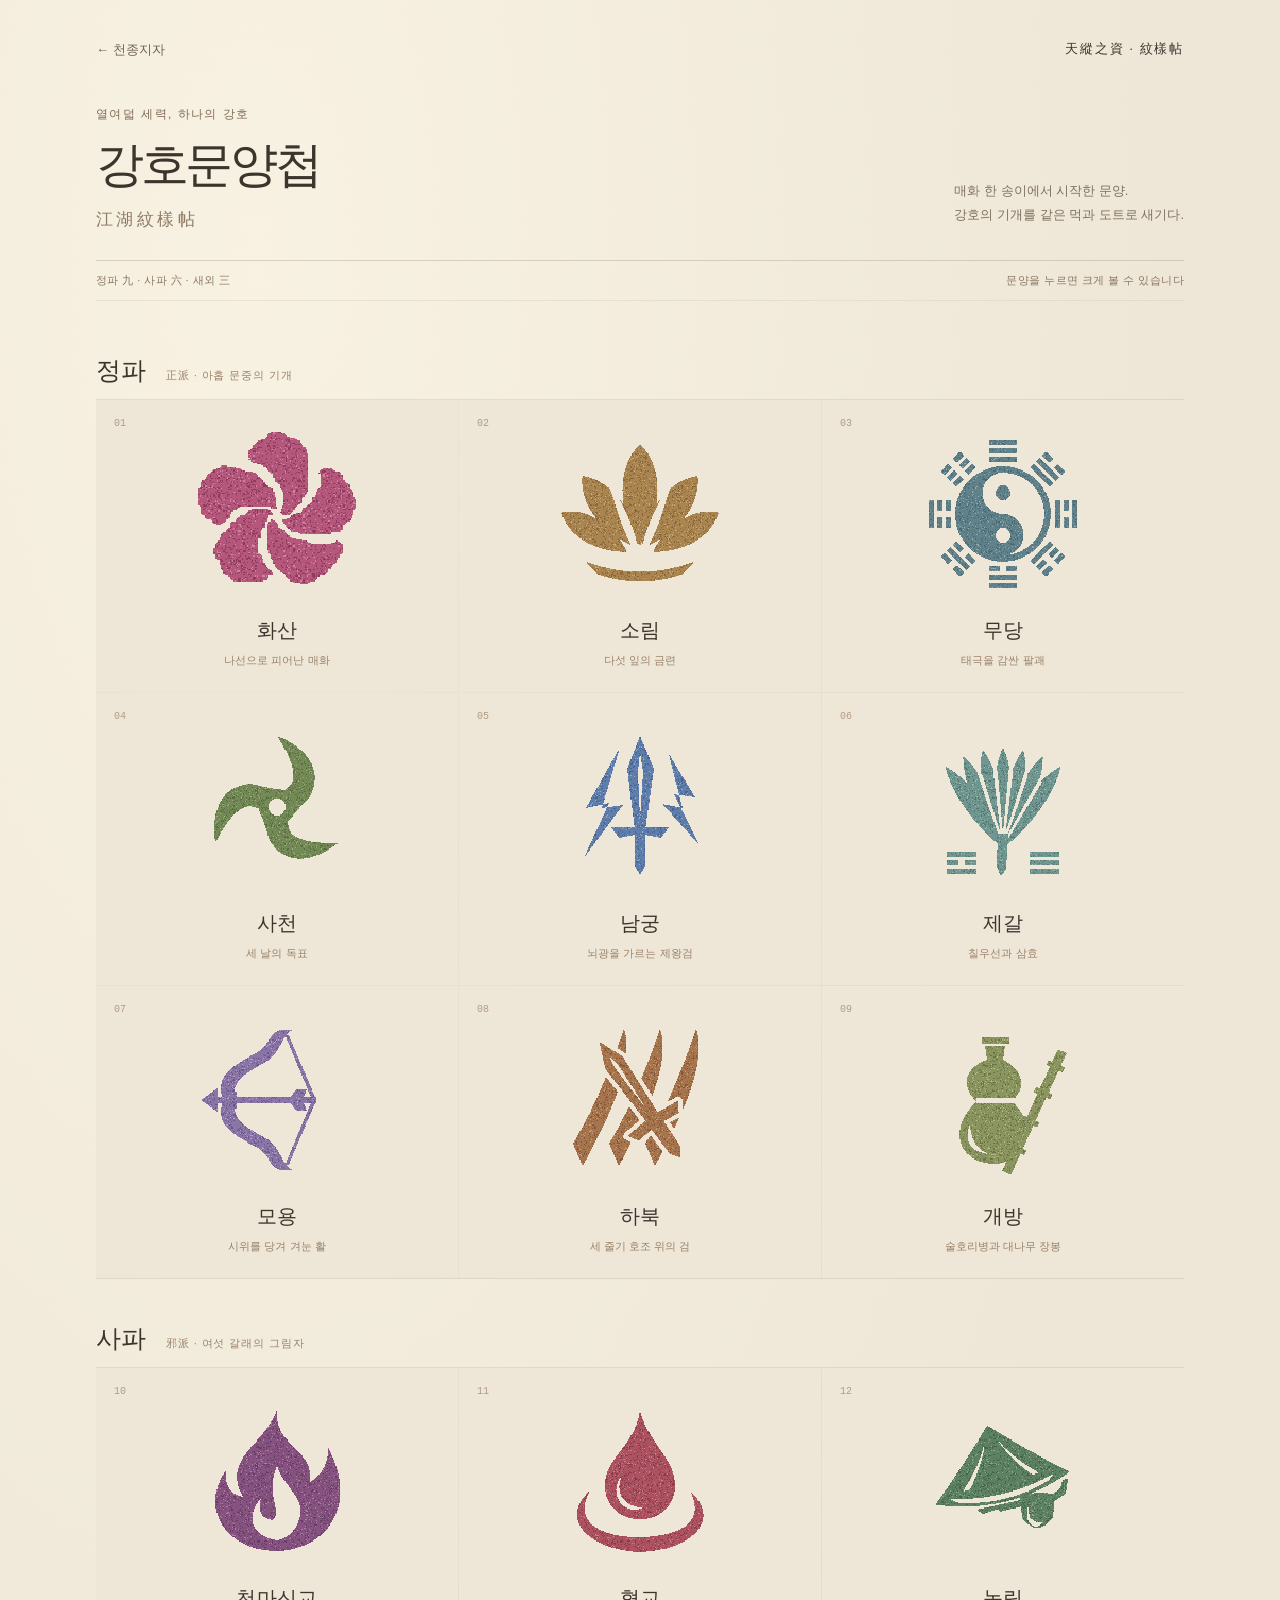
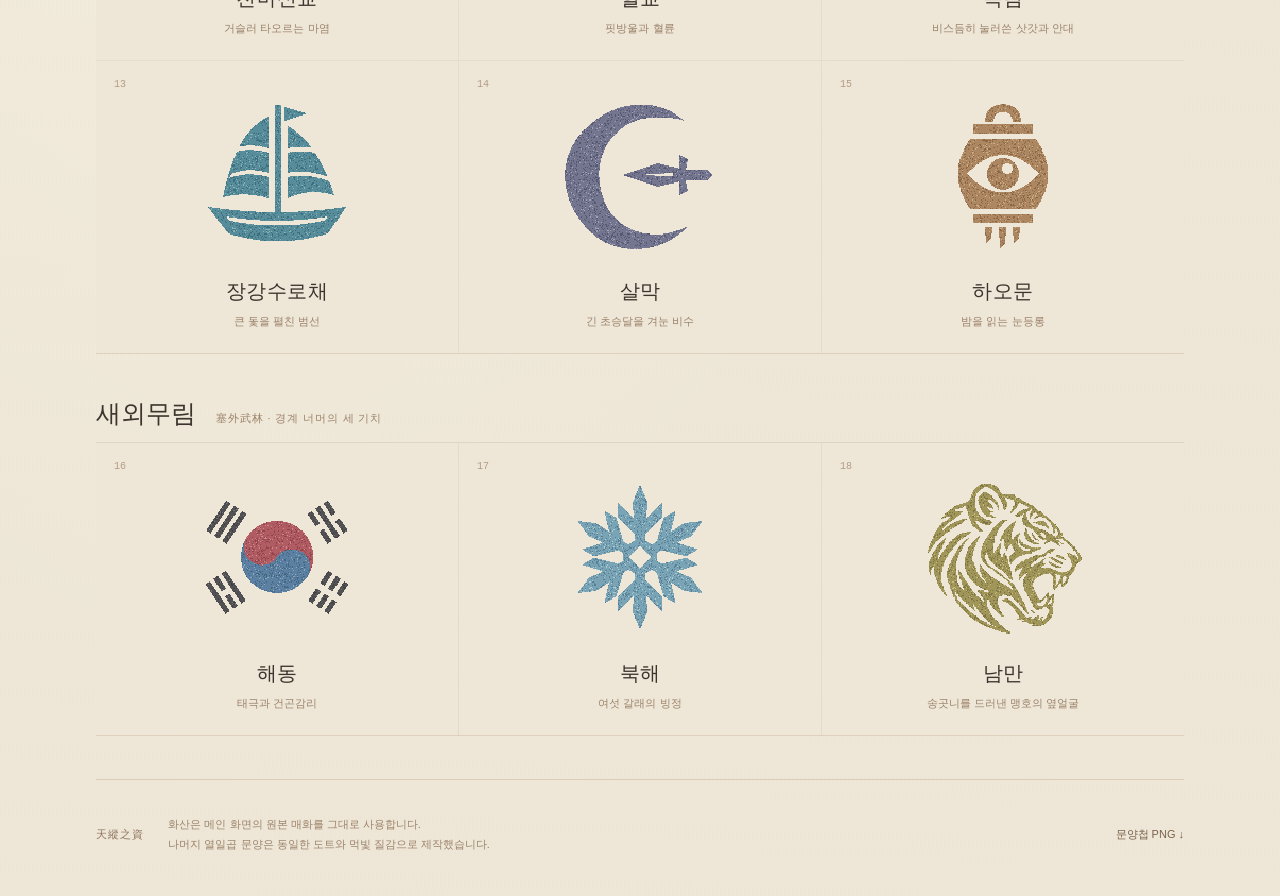
==== docs/emblems.html @ ac084138 "feat(hub): publish faction emblem gallery Constraint: Preserve saved layouts and editor assets  Conf" ====
<!doctype html>
<html lang="ko"><head><meta charset="utf-8"><meta name="viewport" content="width=device-width,initial-scale=1"><title>천종지자 · 강호문양첩</title><link rel="stylesheet" href="emblems.css?v=0df2e205c5"><script defer src="assets/hero-atlas.js?v=d5346d76d9"></script><script defer src="combat-animation.js?v=35700f433d"></script><script defer src="game-renderer.js?v=f20751781c"></script><script defer src="faction-emblems.js?v=b14b4264b1"></script></head>
<body><main><header class="folio-heading"><a href="index.html" class="back-link">← 천종지자</a><span class="edition">天縱之資 · 紋樣帖</span><div class="heading-row"><div><p class="eyebrow">열여덟 세력, 하나의 강호</p><h1>강호문양첩<span>江湖紋樣帖</span></h1></div><p class="intro">매화 한 송이에서 시작한 문양.<br>강호의 기개를 같은 먹과 도트로 새기다.</p></div><div class="folio-rule"><span>정파 九 · 사파 六 · 새외 三</span><span>문양을 누르면 크게 볼 수 있습니다</span></div></header><div data-emblem-gallery></div><p id="gallery-status" role="status"></p><footer class="folio-footer"><span>天縱之資</span><p>화산은 메인 화면의 원본 매화를 그대로 사용합니다.<br>나머지 열일곱 문양은 동일한 도트와 먹빛 질감으로 제작했습니다.</p><a href="assets/factions/contact-sheet.png" download>문양첩 PNG ↓</a></footer></main><dialog id="emblem-preview"><button id="preview-close" type="button" aria-label="미리보기 닫기">×</button><p class="eyebrow">강호문양첩</p><h2 id="preview-name"></h2><p id="preview-motif"></p><canvas id="preview-canvas" aria-label="선택한 세력 문양"></canvas><div class="preview-actions"><button id="preview-paper" type="button">바탕 바꾸기</button><button id="download-emblem" type="button">투명 PNG 저장 ↓</button></div></dialog></body></html>
---- docs/emblems.css ----
:root{font-family:"Malgun Gothic","Apple SD Gothic Neo",sans-serif;color:#3c342d;background:#eee7d8;font-synthesis:none}*{box-sizing:border-box}body{margin:0;background:radial-gradient(ellipse at 20% 10%,#fff9ea99,transparent 65%),repeating-linear-gradient(94deg,#7d634503 0 1px,transparent 1px 4px)}button,a{-webkit-tap-highlight-color:transparent}button{font:inherit;color:inherit}button:focus-visible,a:focus-visible{outline:3px solid #8c6b43;outline-offset:5px}main{max-width:1180px;margin:auto;padding:40px 46px 30px}.folio-heading{margin-bottom:53px}.back-link{text-decoration:none;color:#716252;font-size:13px}.edition{float:right;font-family:serif;font-size:13px;letter-spacing:.14em}.heading-row{display:flex;align-items:end;justify-content:space-between;gap:20px;padding-top:47px}.eyebrow{font-size:12px;letter-spacing:.12em;color:#826b57;margin:0 0 13px}h1,h2{font-family:"Batang","Songti SC",serif;font-weight:500}h1{font-size:48px;letter-spacing:-.07em;line-height:1.2;margin:0}h1 span{display:block;font-size:17px;letter-spacing:.2em;color:#8f7a65;margin-top:16px}.intro{font-size:13px;line-height:1.9;color:#81715e;margin:0 0 2px}.folio-rule{border-top:1px solid #9b80674d;border-bottom:1px solid #9b806721;margin-top:30px;padding:12px 0;display:flex;justify-content:space-between;font-size:11px;letter-spacing:.04em;color:#8c7761}.emblem-section{margin:0 0 43px}.emblem-section>header{display:flex;gap:20px;align-items:baseline;border-bottom:1px solid #a38c6c36;padding-bottom:12px}.emblem-section h2{font-size:25px;margin:0}.emblem-section header p{font-size:11px;letter-spacing:.08em;color:#9b8269;margin:0}.emblem-grid{display:grid;grid-template-columns:repeat(3,minmax(0,1fr));gap:1px;background:#b49b7d28;border-bottom:1px solid #b49b7d28}.emblem-card{position:relative;border:0;background:#eee7d8;display:flex;flex-direction:column;align-items:center;cursor:pointer;padding:21px 12px 24px;min-width:0;transition:background .18s}.emblem-card:hover{background:#f8f0e1}.emblem-card canvas{width:170px;height:170px;object-fit:contain;image-rendering:pixelated;margin:8px 0 18px;transition:transform .18s}.emblem-card:hover canvas{transform:translateY(-4px)}.emblem-card strong{font-family:"Batang",serif;font-size:20px;font-weight:500;letter-spacing:.02em}.emblem-card small{font-size:11px;color:#9b8269;margin-top:9px}.emblem-index{position:absolute;left:18px;top:18px;font:10px monospace;color:#b39b83}.folio-footer{border-top:1px solid #b49b7d55;display:flex;gap:24px;align-items:center;padding-top:24px;color:#9b8269;font-size:11px;line-height:1.8}.folio-footer>span{font-family:serif;letter-spacing:.1em;color:#91765d}.folio-footer a{margin-left:auto;color:#796149;text-decoration:none;white-space:nowrap}dialog{border:1px solid #b49b7d88;background:#f3ecdf;color:inherit;padding:30px 36px;width:min(440px,calc(100vw - 28px));text-align:center;box-shadow:0 24px 90px #24190c44}dialog::backdrop{background:#252018a8;backdrop-filter:blur(3px)}dialog h2{font-size:32px;margin:0 0 8px}#preview-motif{font-size:12px;color:#8b745b;margin:0}#preview-close{position:absolute;right:10px;top:5px;font-size:30px;background:none;border:none;cursor:pointer;color:#8b745b}#preview-canvas{display:block;width:100%;height:auto;image-rendering:pixelated;margin:24px 0;background-color:#eee7da;background-image:linear-gradient(45deg,#b1a38b12 25%,transparent 25%),linear-gradient(-45deg,#b1a38b12 25%,transparent 25%),linear-gradient(45deg,transparent 75%,#b1a38b12 75%),linear-gradient(-45deg,transparent 75%,#b1a38b12 75%);background-size:16px 16px;background-position:0 0,0 8px,8px -8px,-8px 0}#preview-canvas.on-dark{background-color:#20372e}.preview-actions{display:flex;gap:8px}.preview-actions button{padding:12px 10px;border:1px solid #ad92704d;flex:1;background:none;font-size:12px;cursor:pointer}.preview-actions button:last-child{background:#544737;color:#f5ead6}@media(max-width:620px){main{padding:24px 18px}.edition{font-size:10px}.heading-row{padding-top:38px;display:block}h1{font-size:40px}.intro{margin-top:23px}.folio-rule{gap:20px;line-height:1.6}.emblem-card{padding:18px 8px 20px}.emblem-card canvas{width:100%;max-width:140px;height:auto;margin-bottom:15px}.emblem-card strong{font-size:17px}.emblem-card small{font-size:10px;line-height:1.5;min-height:30px}.emblem-index{left:9px;top:9px}.folio-footer{flex-wrap:wrap;gap:8px 20px}.folio-footer p{margin:0}.folio-footer a{margin-left:0}.emblem-section header{gap:13px}}@media(prefers-reduced-motion:reduce){*{transition:none!important}}
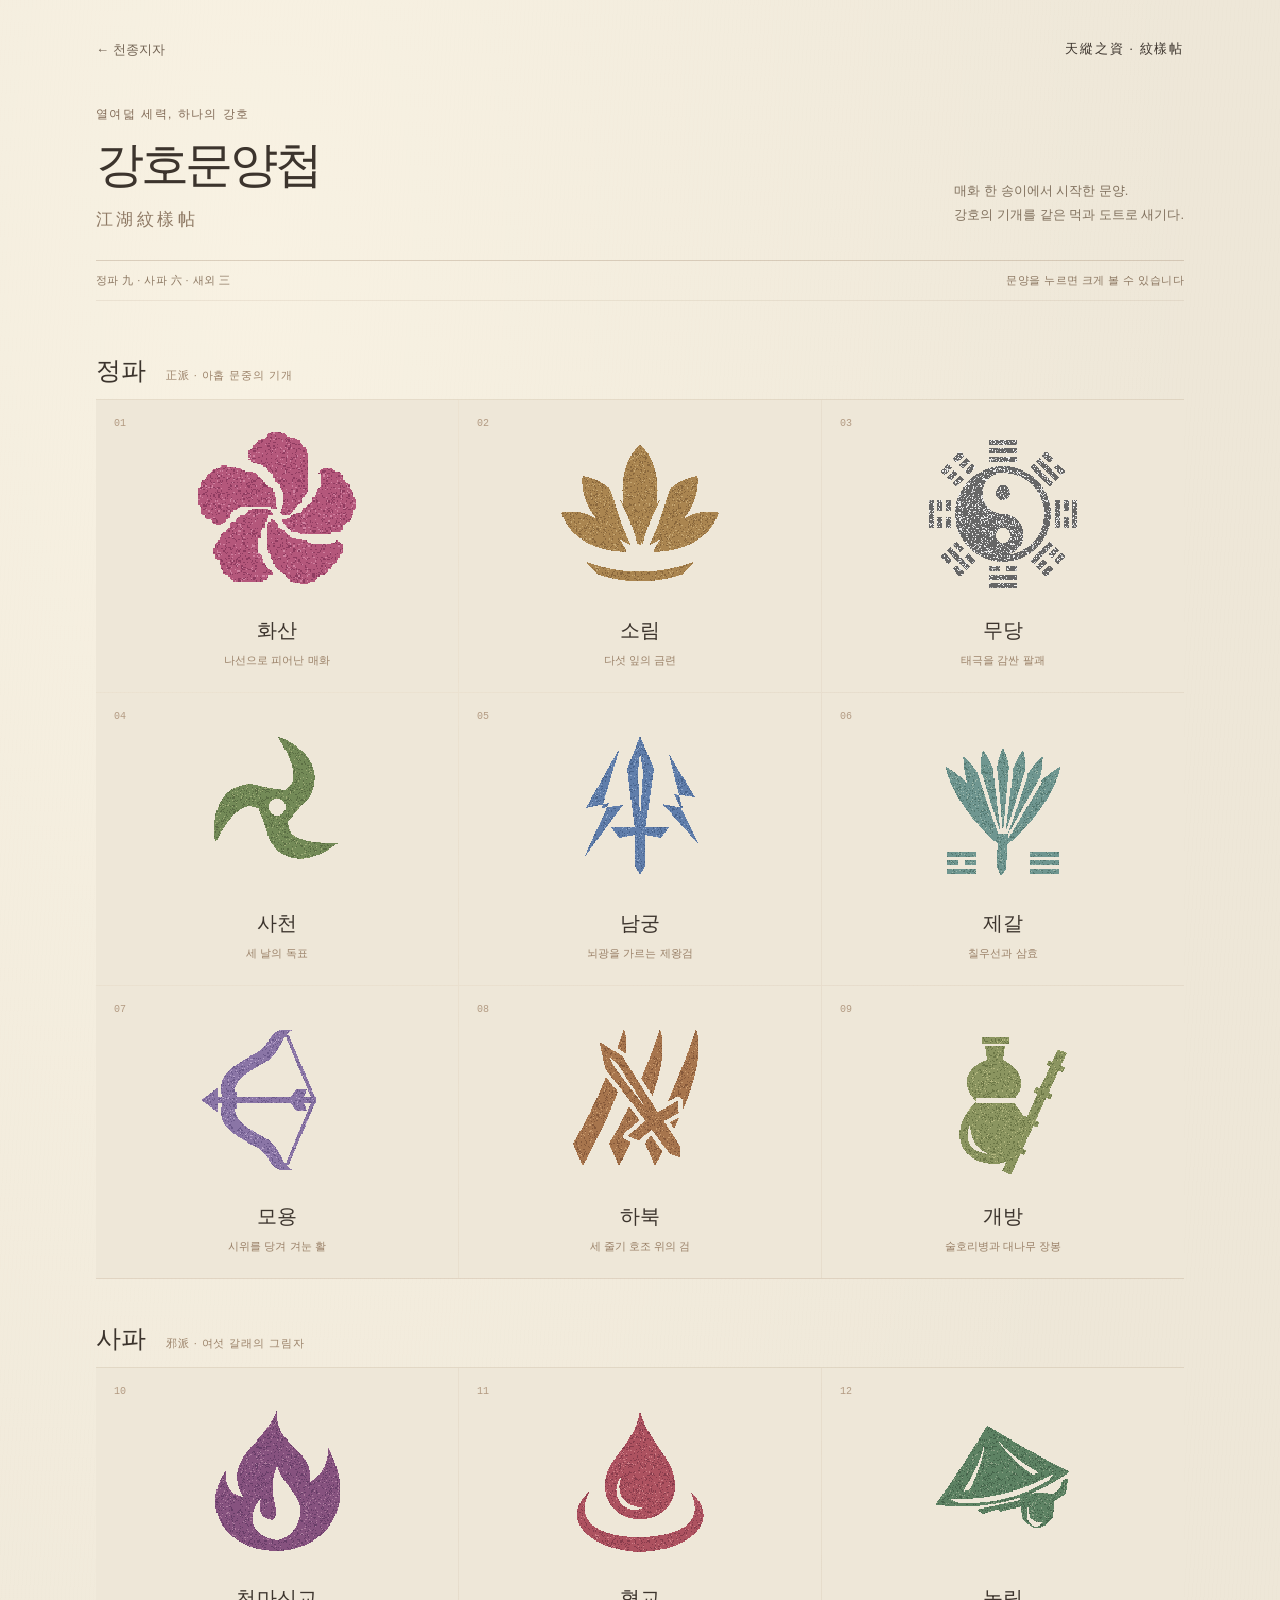
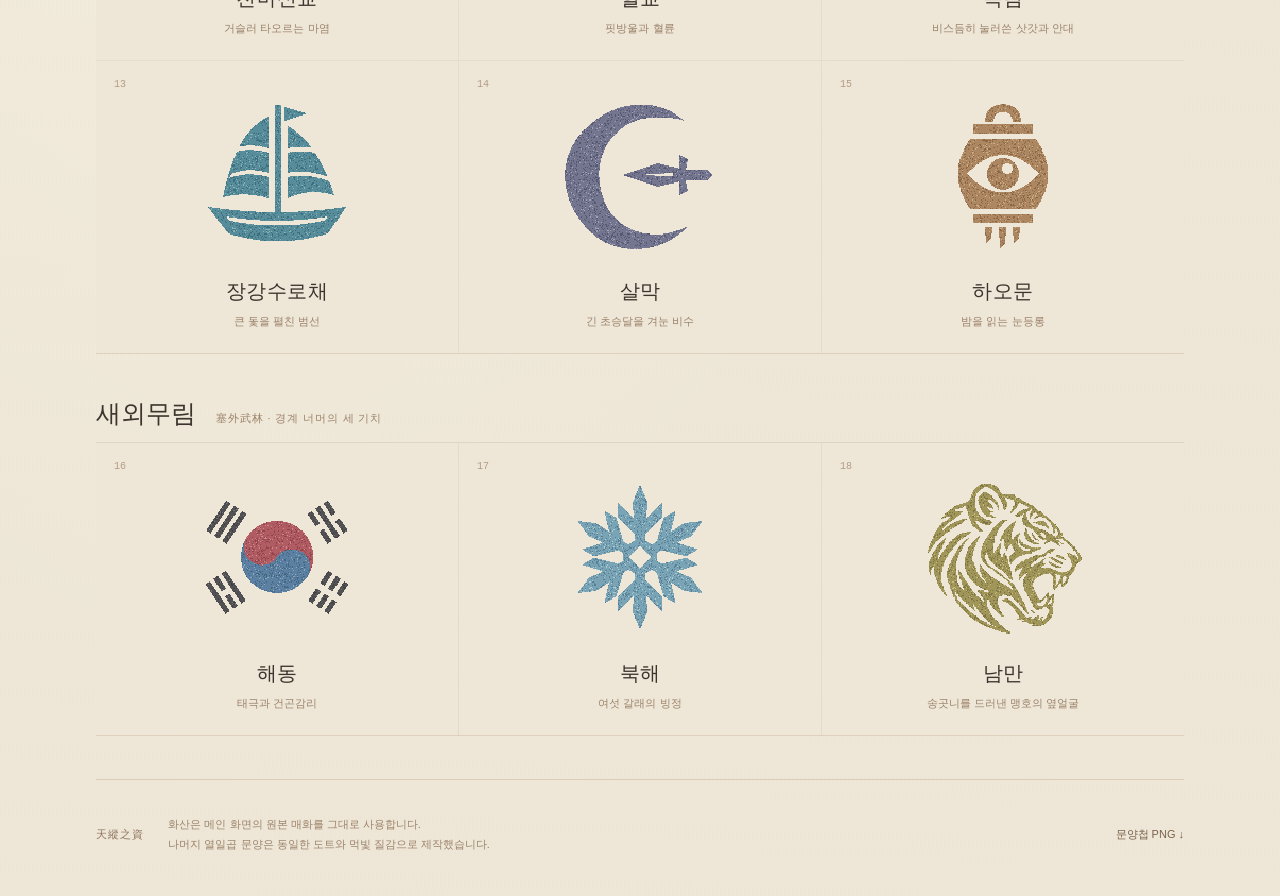
==== commit 31fc01d4: "feat: publish faction outfits driven by passives and titles Deploy source 4e7435f over public 2d6ce8" ====
--- a/docs/emblems.html
+++ b/docs/emblems.html
@@ -1,3 +1,3 @@
 <!doctype html>
-<html lang="ko"><head><meta charset="utf-8"><meta name="viewport" content="width=device-width,initial-scale=1"><title>천종지자 · 강호문양첩</title><link rel="stylesheet" href="emblems.css?v=0df2e205c5"><script defer src="assets/hero-atlas.js?v=d5346d76d9"></script><script defer src="combat-animation.js?v=35700f433d"></script><script defer src="game-renderer.js?v=f20751781c"></script><script defer src="faction-emblems.js?v=b14b4264b1"></script></head>
+<html lang="ko"><head><meta charset="utf-8"><meta name="viewport" content="width=device-width,initial-scale=1"><title>천종지자 · 강호문양첩</title><link rel="stylesheet" href="emblems.css?v=0df2e205c5"><script defer src="assets/hero-atlas.js?v=9cc4cd821b"></script><script defer src="combat-animation.js?v=963ebdc316"></script><script defer src="game-renderer.js?v=5eb472cd1f"></script><script defer src="faction-emblems.js?v=df23ed01dc"></script></head>
 <body><main><header class="folio-heading"><a href="index.html" class="back-link">← 천종지자</a><span class="edition">天縱之資 · 紋樣帖</span><div class="heading-row"><div><p class="eyebrow">열여덟 세력, 하나의 강호</p><h1>강호문양첩<span>江湖紋樣帖</span></h1></div><p class="intro">매화 한 송이에서 시작한 문양.<br>강호의 기개를 같은 먹과 도트로 새기다.</p></div><div class="folio-rule"><span>정파 九 · 사파 六 · 새외 三</span><span>문양을 누르면 크게 볼 수 있습니다</span></div></header><div data-emblem-gallery></div><p id="gallery-status" role="status"></p><footer class="folio-footer"><span>天縱之資</span><p>화산은 메인 화면의 원본 매화를 그대로 사용합니다.<br>나머지 열일곱 문양은 동일한 도트와 먹빛 질감으로 제작했습니다.</p><a href="assets/factions/contact-sheet.png" download>문양첩 PNG ↓</a></footer></main><dialog id="emblem-preview"><button id="preview-close" type="button" aria-label="미리보기 닫기">×</button><p class="eyebrow">강호문양첩</p><h2 id="preview-name"></h2><p id="preview-motif"></p><canvas id="preview-canvas" aria-label="선택한 세력 문양"></canvas><div class="preview-actions"><button id="preview-paper" type="button">바탕 바꾸기</button><button id="download-emblem" type="button">투명 PNG 저장 ↓</button></div></dialog></body></html>
